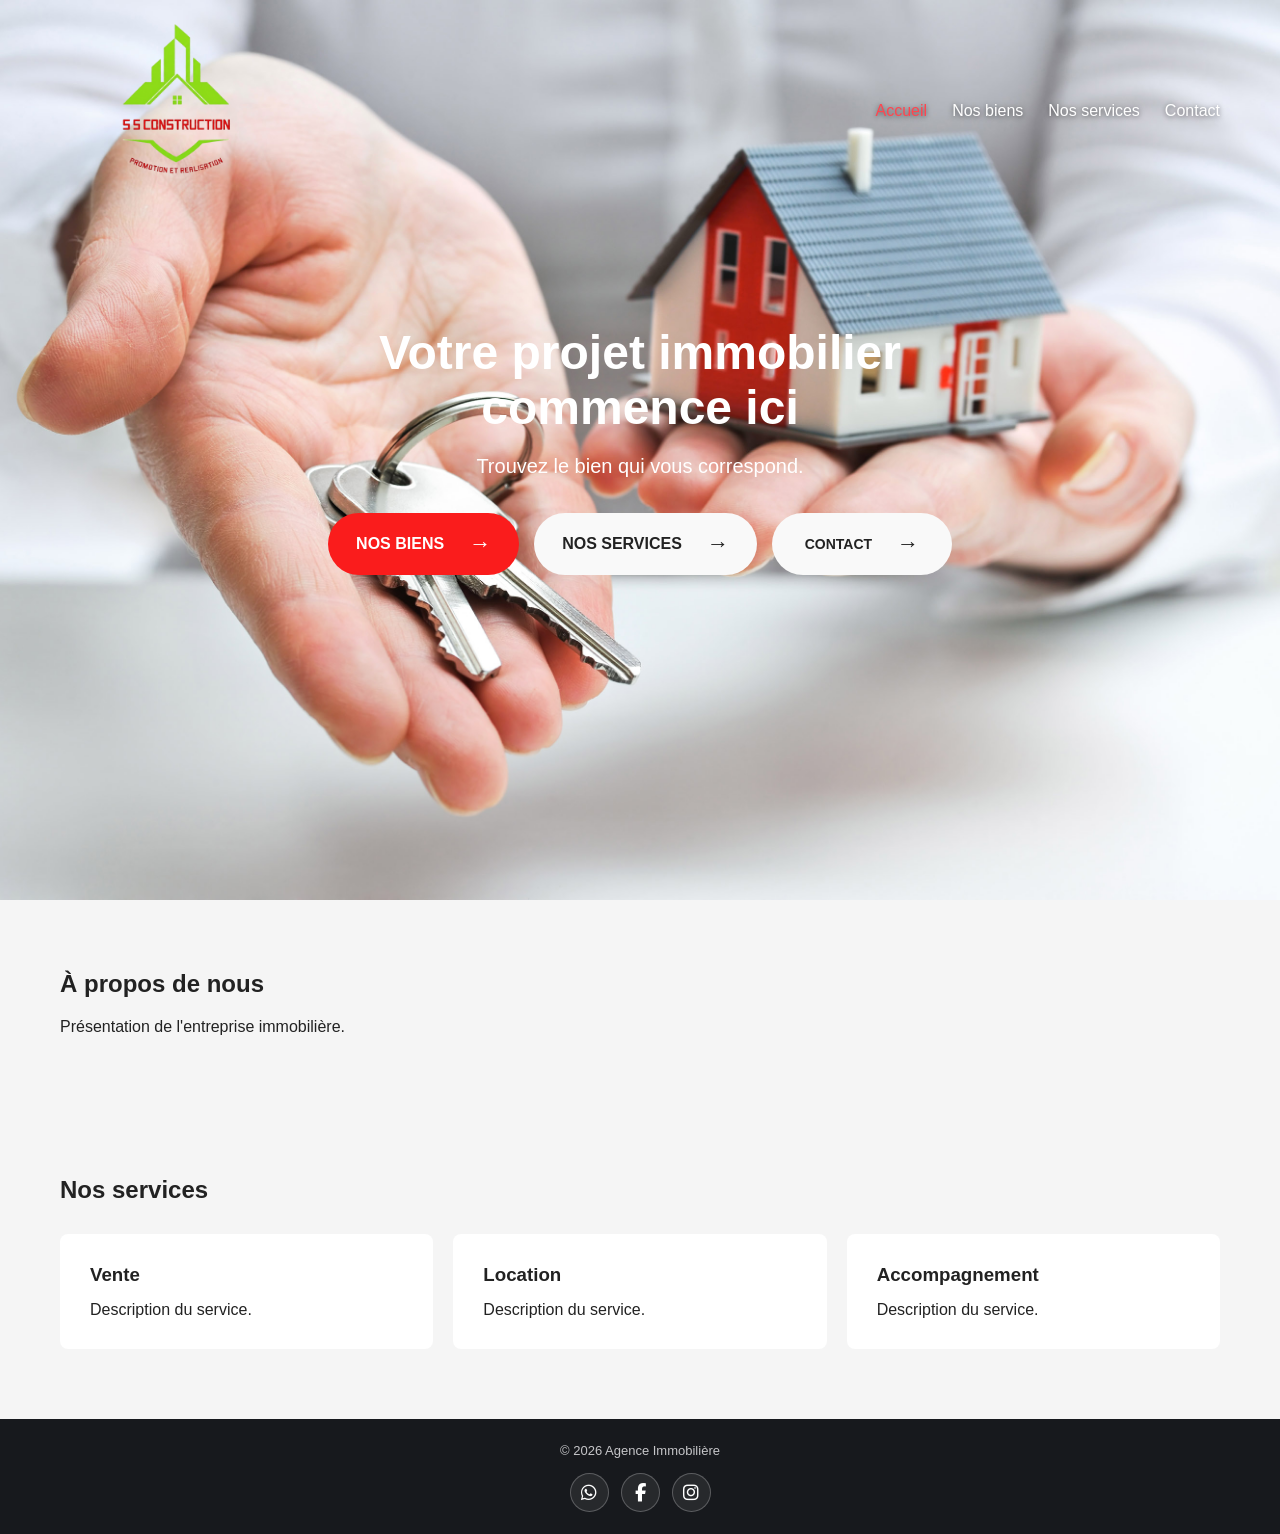
==== index.html @ 998b1f46 "Initial commit" ====
<!DOCTYPE html>
<html lang="fr">
<head>
    <meta charset="UTF-8">
    <meta name="viewport" content="width=device-width, initial-scale=1.0">
    <meta name="description" content="Découvrez nos biens et services immobiliers. Contactez notre agence pour votre projet immobilier.">
    <title>Agence Immobilière</title>
    <link rel="stylesheet" href="https://cdnjs.cloudflare.com/ajax/libs/font-awesome/6.5.2/css/all.min.css">
    <link rel="stylesheet" href="css/style.css">
</head>
<body class="home">
    <header>
        <nav class="navbar" aria-label="Navigation principale">
            <a class="logo" href="index.html" aria-label="Accueil - Agence Immobilière">
                <img src="images/logo-crop.png" alt="Logo de l'agence immobilière">
            </a>
            <ul class="nav-links">
                <li><a href="index.html" class="active">Accueil</a></li>
                <li><a href="biens.html">Nos biens</a></li>
                <li><a href="services.html">Nos services</a></li>
                <li><a href="#contact" data-open-contact>Contact</a></li>
            </ul>
        </nav>
    </header>

    <main>
        <section class="hero">
            <div class="hero-content">
                <h1>Votre projet immobilier commence ici</h1>
                <p>Trouvez le bien qui vous correspond.</p>
                <div class="hero-buttons">
                    <a href="biens.html" class="hero-btn red-btn">Nos biens <span>→</span></a>
                    <a href="services.html" class="hero-btn">Nos services <span>→</span></a>
                    <button class="hero-btn contact-btn" type="button" data-open-contact>Contact <span>→</span></button>
                </div>
            </div>
        </section>

        <section class="presentation">
            <h2>À propos de nous</h2>
            <p>Présentation de l'entreprise immobilière.</p>
        </section>

        <section class="services">
            <h2>Nos services</h2>
            <div class="services-container">
                <div class="service"><h3>Vente</h3><p>Description du service.</p></div>
                <div class="service"><h3>Location</h3><p>Description du service.</p></div>
                <div class="service"><h3>Accompagnement</h3><p>Description du service.</p></div>
            </div>
        </section>
    </main>

    <footer class="site-footer">
        <p>© 2026 Agence Immobilière</p>
        <div class="footer-socials" aria-label="Réseaux sociaux">
            <a href="#" class="social-icon whatsapp" target="_blank" rel="noopener noreferrer" aria-label="WhatsApp" title="WhatsApp">
                <i class="fab fa-whatsapp" aria-hidden="true"></i>
            </a>
            <a href="#" class="social-icon facebook" target="_blank" rel="noopener noreferrer" aria-label="Facebook" title="Facebook">
                <i class="fab fa-facebook-f" aria-hidden="true"></i>
            </a>
            <a href="#" class="social-icon instagram" target="_blank" rel="noopener noreferrer" aria-label="Instagram" title="Instagram">
                <i class="fab fa-instagram" aria-hidden="true"></i>
            </a>
        </div>
    </footer>

    <!-- FENÊTRE DE CONTACT -->
<div class="contact-modal" id="contactModal" aria-hidden="true">
    <div class="contact-modal-backdrop" data-close-contact></div>

    <section class="contact-modal-dialog" role="dialog" aria-modal="true" aria-labelledby="contactModalTitle">
        <button type="button" class="contact-close" data-close-contact aria-label="Fermer la fenêtre">&times;</button>

     <div class="contact-modal-header">

    <div class="contact-modal-logo">
        <img src="images/logo-crop.png" alt="Logo de l'agence">
    </div>

    <div class="contact-modal-heading">

        <span>VOTRE AGENCE IMMOBILIÈRE</span>

        <h2 id="contactModalTitle">
            Votre projet immobilier commence ici.
        </h2>

        <p>
            Vous recherchez un bien immobilier ?
            Notre équipe est à votre écoute pour vous accompagner
            et répondre à toutes vos questions.
        </p>

    </div>

</div>

        <div class="contact-modal-divider"></div>

        <form id="contactRequestForm" class="contact-request-form">
            <input type="hidden" name="_subject" value="Nouvelle demande depuis le site de l'agence immobilière">
            <input type="hidden" name="_template" value="table">
            <input type="hidden" name="_replyto" value="">
            <input type="hidden" name="_ts" id="contactFormTimestamp" value="">
            <div class="contact-honeypot" aria-hidden="true">
                <label for="contactWebsite">Ne pas remplir ce champ</label>
                <input type="text" id="contactWebsite" name="_honey" tabindex="-1" autocomplete="off">
            </div>
<div class="contact-form-title">

    <span>DEMANDE DE RENSEIGNEMENTS</span>

    <h3>Parlons de votre projet</h3>

    <p>
        Remplissez les informations ci-dessous
        et nous vous contacterons rapidement.
    </p>

</div>
            <div class="contact-fields-grid">
                <div class="contact-field">
                    <label for="clientName">PRÉNOM &amp; NOM <span>*</span></label>
                    <input type="text" id="clientName" name="nom" placeholder="Ex : Prénom Nom" autocomplete="name" required>
                </div>
                <div class="contact-field">
                    <label for="clientPhone">TÉLÉPHONE <span>*</span></label>
                    <input type="tel" id="clientPhone" name="telephone" placeholder="Ex : 0770 XX XX XX" autocomplete="tel" inputmode="tel" required>
                </div>
                <div class="contact-field">
                    <label for="clientEmail">EMAIL <span>*</span></label>
                    <input type="email" id="clientEmail" name="email" placeholder="Ex : email@example.com" autocomplete="email" required>
                </div>
                <div class="contact-field">
                    <label for="clientWilaya">WILAYA <span>*</span></label>
                    <select id="clientWilaya" name="wilaya" required>
                        <option value="" disabled selected>Sélectionnez votre wilaya</option>
                        <option>Adrar</option><option>Chlef</option><option>Laghouat</option><option>Oum El Bouaghi</option>
                        <option>Batna</option><option>Béjaïa</option><option>Biskra</option><option>Béchar</option>
                        <option>Blida</option><option>Bouira</option><option>Tamanrasset</option><option>Tébessa</option>
                        <option>Tlemcen</option><option>Tiaret</option><option>Tizi Ouzou</option><option>Alger</option>
                        <option>Djelfa</option><option>Jijel</option><option>Sétif</option><option>Saïda</option>
                        <option>Skikda</option><option>Sidi Bel Abbès</option><option>Annaba</option><option>Guelma</option>
                        <option>Constantine</option><option>Médéa</option><option>Mostaganem</option><option>M'Sila</option>
                        <option>Mascara</option><option>Ouargla</option><option>Oran</option><option>El Bayadh</option>
                        <option>Illizi</option><option>Bordj Bou Arréridj</option><option>Boumerdès</option><option>El Tarf</option>
                        <option>Tindouf</option><option>Tissemsilt</option><option>El Oued</option><option>Khenchela</option>
                        <option>Souk Ahras</option><option>Tipaza</option><option>Mila</option><option>Aïn Defla</option>
                        <option>Naâma</option><option>Aïn Témouchent</option><option>Ghardaïa</option><option>Relizane</option>
                        <option>Timimoun</option><option>Bordj Badji Mokhtar</option><option>Ouled Djellal</option><option>Béni Abbès</option>
                        <option>In Salah</option><option>In Guezzam</option><option>Touggourt</option><option>Djanet</option>
                        <option>El M'Ghair</option><option>El Meniaa</option>
                    </select>
                </div>
            </div>

            <div class="contact-form-section">
                <label class="contact-section-label">TYPOLOGIE SOUHAITÉE <span>*</span></label>
                <div class="contact-typology-options">
                    <label class="contact-option"><input type="radio" name="typologie" value="F2" required><span>F2</span></label>
                    <label class="contact-option"><input type="radio" name="typologie" value="F3"><span>F3</span></label>
                    <label class="contact-option"><input type="radio" name="typologie" value="F4"><span>F4</span></label>
                    <label class="contact-option"><input type="radio" name="typologie" value="F5"><span>F5</span></label>
                </div>
            </div>

            <div class="contact-field contact-message-field">
                <label for="clientMessage">MESSAGE (OPTIONNEL)</label>
                <textarea id="clientMessage" name="message" placeholder="Votre message..." rows="3"></textarea>
            </div>

            <label class="contact-check-row">
                <input type="checkbox" name="rappel" id="clientCallback" value="Oui">
                <span>Je souhaite être rappelé par un conseiller.</span>
            </label>

            <label class="contact-check-row contact-privacy-row">
                <input type="checkbox" name="consentement" value="Accepté" required>
                <span>J'accepte que mes données personnelles soient collectées et traitées uniquement pour le traitement de ma demande, conformément à la loi n° 18-07 relative à la protection des données personnelles.</span>
            </label>

            <p id="contactFormStatus" class="contact-form-status" role="status" aria-live="polite"></p>
            <button type="submit" class="contact-submit">ENVOYER MA DEMANDE</button>
        </form>
    </section>
</div>
    <script src="js/script.js"></script>
</body>
</html>
---- css/style.css ----
/* =========================
   GENERAL
========================= */

* {
    margin: 0;
    padding: 0;
    box-sizing: border-box;
}

body {
    font-family: Arial, sans-serif;
    background-color: #f5f5f5;
    color: #222;
}


/* =========================
   NAVBAR
========================= */

header {
    width: 100%;
    z-index: 10;
}

/* Header superposé uniquement sur l'accueil */
.home header {
    position: absolute;
    top: 0;
    left: 0;
}

.navbar {
    max-width: 1200px;
    margin: auto;
    padding: 20px;

    display: flex;
    justify-content: space-between;
    align-items: center;
}

.logo img {
    width: 120px;
    height: 120px;
    display: block;
}

.nav-links {
    list-style: none;

    display: flex;
    gap: 25px;
}

.nav-links a {
    text-decoration: none;
    color: #222;
}


/* =========================
   HERO
========================= */

.hero {
    height: 100vh;
    min-height: 600px;

    display: flex;
    justify-content: center;
    align-items: center;

    text-align: center;

    background-image: url("../images/photo1.jpg");
    background-size: cover;
    background-position: center;

    color: white;
}

.hero-content {
    max-width: 700px;
}

.hero h1 {
    font-size: 48px;
    margin-bottom: 20px;
}

.hero p {
    font-size: 20px;
    margin-bottom: 30px;
}


/* =========================
   BUTTON
========================= */

.btn {
    display: inline-block;

    padding: 12px 25px;

    background-color: rgb(252, 11, 11);
    color: white;

    text-decoration: none;

    border-radius: 5px;
}

.hero-buttons {
    display: flex;
    justify-content: center;
    align-items: center;
    gap: 15px;
    margin-top: 35px;
    flex-wrap: wrap;
}

.hero-btn {
    display: flex;
    align-items: center;
    justify-content: center;
    gap: 25px;

    min-width: 180px;
    padding: 18px 28px;

    background-color: rgb(249, 249, 249);
    color: #222;

    text-decoration: none;

    border-radius: 40px;

    font-weight: bold;
    text-transform: uppercase;

    transition: 0.3s;
}

.hero-btn span {
    font-size: 22px;
}

.hero-btn:hover {
    transform: translateY(-3px);
}
/* 
  nos bien
*/

.red-btn {
    background-color: rgb(250, 28, 28);
    color: white;
}


/* =========================
   SECTIONS
========================= */

.presentation,
.services,
.page-title,
.properties,
.contact {
    max-width: 1200px;
    margin: auto;
    padding: 70px 20px;
}

.presentation h2,
.services h2 {
    margin-bottom: 20px;
}


/* =========================
   SERVICES
========================= */

.services-container {
    display: flex;
    gap: 20px;
    margin-top: 30px;
}

.service {
    flex: 1;

    background-color: white;

    padding: 30px;

    border-radius: 8px;
}

.service h3 {
    margin-bottom: 15px;
}


/* =========================
   PROPERTIES
========================= */

.properties {
    display: grid;

    grid-template-columns: repeat(3, 1fr);

    gap: 25px;
}

.property-card {
    background-color: white;

    border-radius: 8px;

    overflow: hidden;
}

.property-image {
    height: 220px;

    background-color: #ccc;

    display: flex;
    justify-content: center;
    align-items: center;
}

.property-content {
    padding: 20px;
}

.property-content h2 {
    margin-bottom: 15px;
}

.property-content p {
    margin-bottom: 20px;
}


/* =========================
   CONTACT
========================= */

.contact {
    display: flex;
    justify-content: center;
}

form {
    width: 100%;
    max-width: 600px;

    background-color: white;

    padding: 30px;

    border-radius: 8px;
}

form label {
    display: block;

    margin-bottom: 8px;
}

form input,
form textarea {
    width: 100%;

    padding: 12px;

    margin-bottom: 20px;

    border: 1px solid #ccc;

    border-radius: 5px;
}

form textarea {
    height: 150px;

    resize: vertical;
}

form button {
    padding: 12px 25px;

    border: none;

    background-color: #222;

    color: white;

    border-radius: 5px;

    cursor: pointer;
}


/* =========================
   FOOTER
========================= */

footer {
    background-color: #222;

    color: white;

    text-align: center;

    padding: 25px;
}


/* =========================
   MOBILE
========================= */

@media (max-width: 768px) {

    .navbar {
        flex-direction: column;
        gap: 20px;
    }

    .nav-links {
        flex-direction: column;

        text-align: center;

        gap: 10px;
    }

    .hero h1 {
        font-size: 35px;
    }

    .services-container {
        flex-direction: column;
    }

    .properties {
        grid-template-columns: 1fr;
    }

    .services-page {
    grid-template-columns: 1fr;
}

.hero-buttons {
    flex-direction: column;
    width: 100%;
}

.hero-btn {
    width: 100%;
    max-width: 300px;
}

}
/* =========================
   SERVICES PAGE
========================= */

.services-page {
    max-width: 1200px;
    margin: auto;
    padding: 50px 20px 80px;

    display: grid;
    grid-template-columns: repeat(2, 1fr);
    gap: 25px;
}

.service-card {
    background-color: white;

    padding: 40px;

    border-radius: 10px;

    text-align: center;

    min-height: 250px;

    display: flex;
    flex-direction: column;
    justify-content: center;
    align-items: center;
}

.service-card h2 {
    margin-bottom: 15px;
}

.service-card p {
    margin-bottom: 25px;
}

/* CONTENEUR DU BOUTON CONTACT */
.contact-wrapper {
    position: relative;
    display: inline-block;
}

/* PETIT RECTANGLE DES RESEAUX */
.social-popup {
    position: absolute;
    top: calc(100% + 12px);
    left: 50%;
    transform: translateX(-50%) translateY(-10px);

    display: flex;
    align-items: center;
    gap: 12px;

    background: rgba(8, 25, 38, 0.95);
    border: 1px solid rgba(255, 255, 255, 0.15);
    border-radius: 14px;

    padding: 12px 15px;

    opacity: 0;
    visibility: hidden;
    pointer-events: none;

    transition: all 0.25s ease;
    z-index: 100;
}

/* PETIT TRIANGLE AU-DESSUS DU RECTANGLE */
.social-popup::before {
    content: "";
    position: absolute;
    top: -7px;
    left: 50%;
    transform: translateX(-50%) rotate(45deg);

    width: 13px;
    height: 13px;

    background: rgba(8, 25, 38, 0.95);
    border-left: 1px solid rgba(255, 255, 255, 0.15);
    border-top: 1px solid rgba(255, 255, 255, 0.15);
}

/* AFFICHAGE */
.social-popup.active {
    opacity: 1;
    visibility: visible;
    pointer-events: auto;
    transform: translateX(-50%) translateY(0);
}

/* ICONES */
.social-icon {
    width: 42px;
    height: 42px;

    display: flex;
    align-items: center;
    justify-content: center;

    border-radius: 50%;
    text-decoration: none;

    color: white;
    font-size: 19px;

    background: rgba(255, 255, 255, 0.10);

    transition: transform 0.2s ease, background 0.2s ease;
}

.social-icon:hover {
    transform: translateY(-3px);
}

/* WHATSAPP */
.social-icon.whatsapp:hover {
    background: #25D366;
}

/* FACEBOOK */
.social-icon.facebook:hover {
    background: #1877F2;
}

/* INSTAGRAM */
.social-icon.instagram:hover {
    background: #E4405F;
}

/* =====================================================
   MISES A JOUR : LOGO, FOOTER ET FENETRE DE CONTACT
===================================================== */

/* Le vrai logo avait une grande marge transparente : logo-crop.png est recadré. */
.logo {
    display: flex;
    align-items: center;
    flex-shrink: 0;
}

.logo img {
    width: 230px;
    height: auto;
    max-height: none;
    object-fit: contain;
    display: block;
}

.navbar {
    gap: 30px;
}

.nav-links a.active,
.nav-links a:hover {
    color: #ed1c2a;
}

.home .nav-links a {
    color: #fff;
    text-shadow: 0 1px 5px rgba(0, 0, 0, 0.55);
}

.home .nav-links a.active,
.home .nav-links a:hover {
    color: #ff454f;
}

.hero-buttons .contact-btn {
    border: 0;
    font-family: inherit;
    font-size: 14px;
    cursor: pointer;
}

/* FOOTER : réseaux sociaux sous le copyright */
.site-footer {
    background: #17191d;
    color: #fff;
    text-align: center;
    padding: 24px 20px 22px;
}

.site-footer p {
    margin: 0;
    color: #c6c6c9;
    font-size: 13px;
}

.footer-socials {
    display: flex;
    justify-content: center;
    align-items: center;
    gap: 12px;
    margin-top: 15px;
}

.footer-socials .social-icon {
    width: 39px;
    height: 39px;
    display: inline-flex;
    align-items: center;
    justify-content: center;
    border: 1px solid rgba(255, 255, 255, 0.24);
    border-radius: 50%;
    color: #fff;
    background: rgba(255, 255, 255, 0.07);
    font-size: 18px;
    text-decoration: none;
    transition: transform .2s ease, background .2s ease, border-color .2s ease;
}

.footer-socials .social-icon:hover {
    transform: translateY(-3px);
}

.footer-socials .whatsapp:hover { background: #25D366; border-color: #25D366; }
.footer-socials .facebook:hover { background: #1877F2; border-color: #1877F2; }
.footer-socials .instagram:hover { background: #E4405F; border-color: #E4405F; }

/* FENETRE MODALE CONTACT */
.contact-modal {
    display: none;
    position: fixed;
    inset: 0;
    z-index: 99999;
    align-items: center;
    justify-content: center;
    padding: 20px;
}

.contact-modal.is-open {
    display: flex;
}

.contact-modal-backdrop {
    position: absolute;
    inset: 0;
    background: rgba(0, 0, 0, .88);
    backdrop-filter: blur(5px);
}

.contact-modal-dialog {
    position: relative;
    z-index: 1;
    width: min(950px, 100%);
    max-height: calc(100vh - 40px);
    overflow-y: auto;
    padding: 28px 30px 25px;
    color: #f5f5f6;
    background: linear-gradient(145deg, #111214, #08090b);
    border: 1px solid #303034;
    box-shadow: 0 24px 80px rgba(0, 0, 0, .55);
}

.contact-close {
    position: absolute;
    top: 14px;
    right: 14px;
    width: 39px;
    height: 39px;
    padding: 0;
    border: 1px solid #45454a;
    border-radius: 50%;
    color: #fff;
    background: #191a1e;
    font-size: 27px;
    line-height: 1;
    cursor: pointer;
    transition: background .2s ease, border-color .2s ease;
}

.contact-close:hover {
    background: #ed1c2a;
    border-color: #ed1c2a;
}

.contact-modal-header {
    display: grid;
    grid-template-columns: 135px minmax(0, 1fr);
    align-items: center;
    gap: 25px;
    padding: 0 48px 24px 0;
}

.contact-modal-logo img {
    display: block;
    width: 130px;
    height: auto;
    object-fit: contain;
}

.contact-modal-heading > span {
    display: block;
    margin-bottom: 7px;
    color: #9b9ba1;
    font-size: 10px;
    font-weight: 700;
    letter-spacing: 1.8px;
}

.contact-modal-heading h2 {
    margin: 0 0 7px;
    color: #fff;
    font-family: Georgia, 'Times New Roman', serif;
    font-size: clamp(32px, 4.5vw, 43px);
    font-weight: 400;
    line-height: 1.1;
}

.contact-modal-heading p {
    max-width: 620px;
    margin: 0;
    color: #aaaab0;
    font-size: 13px;
    line-height: 1.55;
}

.contact-modal-divider {
    height: 1px;
    margin-bottom: 24px;
    background: #2a2a2f;
}

/* Neutralise les règles génériques "form" de l'ancien site dans le popup. */
.contact-modal .contact-request-form {
    width: 100%;
    max-width: none;
    margin: 0;
    padding: 0;
    border: 0;
    border-radius: 0;
    background: transparent;
    color: inherit;
}

.contact-fields-grid {
    display: grid;
    grid-template-columns: repeat(2, minmax(0, 1fr));
    gap: 19px 17px;
}

.contact-modal .contact-field {
    display: flex;
    min-width: 0;
    flex-direction: column;
    gap: 8px;
}

.contact-modal .contact-field > label,
.contact-section-label {
    display: block;
    margin: 0;
    color: #c2c2c6;
    font-size: 11px;
    font-weight: 700;
    line-height: 1.3;
}

.contact-modal .contact-field > label span,
.contact-section-label span {
    color: #ed1c2a;
}

.contact-modal .contact-field input,
.contact-modal .contact-field select,
.contact-modal .contact-field textarea {
    display: block;
    width: 100%;
    min-width: 0;
    margin: 0;
    padding: 13px 14px;
    border: 1px solid #3b3b41;
    border-radius: 0;
    outline: none;
    color: #f5f5f6;
    background: #191a1e;
    box-shadow: none;
    font: inherit;
    font-size: 13px;
    transition: border-color .2s ease;
}

.contact-modal .contact-field input,
.contact-modal .contact-field select {
    height: 48px;
}

.contact-modal .contact-field textarea {
    min-height: 83px;
    resize: vertical;
}

.contact-modal .contact-field input::placeholder,
.contact-modal .contact-field textarea::placeholder {
    color: #77777e;
}

.contact-modal .contact-field input:focus,
.contact-modal .contact-field select:focus,
.contact-modal .contact-field textarea:focus {
    border-color: #ed1c2a;
}

.contact-modal .contact-field select {
    cursor: pointer;
}

.contact-modal .contact-field select option {
    color: #fff;
    background: #191a1e;
}

.contact-form-section {
    margin-top: 20px;
}

.contact-typology-options {
    display: grid;
    grid-template-columns: repeat(4, minmax(0, 1fr));
    gap: 10px;
    margin-top: 9px;
}

.contact-option {
    position: relative;
    display: block;
    margin: 0;
    cursor: pointer;
}

.contact-option input {
    position: absolute;
    width: 1px;
    height: 1px;
    opacity: 0;
}

.contact-option span {
    display: flex;
    min-height: 44px;
    align-items: center;
    justify-content: center;
    border: 1px solid #3b3b41;
    color: #b4b4b9;
    background: #17181b;
    font-size: 12px;
    font-weight: 700;
    transition: background .2s ease, border-color .2s ease, color .2s ease;
}

.contact-option:hover span {
    border-color: #ed1c2a;
}

.contact-option input:checked + span {
    border-color: #ed1c2a;
    color: #fff;
    background: #ed1c2a;
}

.contact-option input:focus-visible + span {
    outline: 2px solid #fff;
    outline-offset: 2px;
}

.contact-modal .contact-message-field {
    margin-top: 20px;
}

.contact-check-row {
    display: flex;
    align-items: flex-start;
    gap: 11px;
    margin: 17px 0 0;
    color: #b5b5bb;
    font-size: 11px;
    font-weight: 400;
    line-height: 1.55;
    cursor: pointer;
}

.contact-modal .contact-check-row input {
    flex: 0 0 auto;
    width: 14px;
    height: 14px;
    margin: 2px 0 0;
    padding: 0;
    accent-color: #ed1c2a;
}

.contact-privacy-row {
    margin-top: 17px;
}

.contact-form-status {
    min-height: 0;
    margin: 0;
    font-size: 12px;
    line-height: 1.5;
}

.contact-form-status:not(:empty) {
    margin-top: 14px;
}

.contact-form-status.is-success { color: #6ed58b; }
.contact-form-status.is-error { color: #ff6972; }

.contact-modal .contact-submit {
    display: block;
    width: 100%;
    min-height: 52px;
    margin: 17px 0 0;
    padding: 15px 18px;
    border: 0;
    border-radius: 0;
    color: #fff;
    background: #ed1c2a;
    font-family: inherit;
    font-size: 12px;
    font-weight: 800;
    letter-spacing: .5px;
    cursor: pointer;
    transition: background .2s ease, opacity .2s ease;
}

.contact-modal .contact-submit:hover { background: #c90e1a; }
.contact-modal .contact-submit:disabled { opacity: .65; cursor: wait; }

.contact-honeypot {
    position: absolute !important;
    left: -10000px !important;
    width: 1px !important;
    height: 1px !important;
    overflow: hidden !important;
}

body.contact-modal-open {
    overflow: hidden;
}

.contact-page-main {
    min-height: 55vh;
}

.contact-page-button {
    margin-top: 25px;
    border: 0;
    cursor: pointer;
    font-family: inherit;
}

@media (max-width: 768px) {
    .navbar {
        flex-direction: row;
        justify-content: space-between;
        gap: 15px;
    }

    .logo img {
        width: 165px;
    }

    .nav-links {
        flex-direction: row;
        flex-wrap: wrap;
        justify-content: flex-end;
        gap: 12px;
    }

    .nav-links a {
        font-size: 13px;
    }
}

@media (max-width: 600px) {
    .contact-modal {
        padding: 8px;
    }

    .contact-modal-dialog {
        max-height: calc(100vh - 16px);
        padding: 21px 16px 18px;
    }

    .contact-modal-header {
        grid-template-columns: 1fr;
        gap: 13px;
        padding: 0 42px 18px 0;
    }

    .contact-modal-logo img {
        width: 105px;
    }

    .contact-modal-heading h2 {
        font-size: 34px;
    }

    .contact-modal-heading p {
        font-size: 12px;
    }

    .contact-fields-grid {
        grid-template-columns: 1fr;
        gap: 15px;
    }

    .contact-typology-options {
        grid-template-columns: repeat(2, minmax(0, 1fr));
    }

    .contact-close {
        top: 9px;
        right: 9px;
    }

    .site-footer {
        padding-bottom: 20px;
    }
}

/* ==========================================
   NOUVEAU DESIGN CONTACT - AGENCE IMMOBILIERE
========================================== */

.contact-modal-backdrop {
    background: rgba(12, 20, 43, 0.72);
    backdrop-filter: blur(8px);
}

.contact-modal-dialog {
    display: grid;
    grid-template-columns: 285px minmax(0, 1fr);

    width: min(1050px, 100%);
    height: min(760px, calc(100vh - 48px));
    min-height: 560px;
    max-height: calc(100vh - 48px);

    padding: 0;
    overflow: hidden;

    border: 0;
    border-radius: 20px;

    background: #ffffff;
    color: #17243a;

    box-shadow: 0 30px 90px rgba(0, 0, 0, 0.3);
}

/* PANNEAU GAUCHE */

.contact-modal-header {
    grid-column: 1;
    grid-row: 1;

    display: flex;
    flex-direction: column;
    justify-content: flex-start;
    align-items: flex-start;
    gap: 38px;

    position: relative;
    overflow: hidden;

    padding: 48px 27px 35px;

    background: linear-gradient(
        155deg,
        #f1f8fe,
        #e1effb
    );

    border-right: 1px solid #d8e8f5;
}

.contact-modal-header::after {
    content: "";
    position: absolute;

    width: 210px;
    height: 210px;

    right: -115px;
    bottom: -100px;

    border: 25px solid rgba(8, 125, 189, 0.08);
    border-radius: 50%;

    pointer-events: none;
}

.contact-modal-logo img {
    width: 165px;
    height: auto;
    object-fit: contain;
}

.contact-modal-heading {
    position: relative;
    z-index: 1;
}

.contact-modal-heading > span {
    display: block;
    margin-bottom: 15px;

    color: #087dbd;

    font-size: 10px;
    font-weight: 800;
    letter-spacing: 1.5px;
}

.contact-modal-heading h2 {
    margin-bottom: 16px;

    color: #17145b;

    font-family: Arial, sans-serif;
    font-size: 31px;
    font-weight: 800;
    line-height: 1.2;
}

.contact-modal-heading p {
    color: #53657a;

    font-size: 13px;
    line-height: 1.8;
}

/* CACHER L'ANCIEN SEPARATEUR */

.contact-modal-divider {
    display: none;
}

/* PANNEAU DROIT : FORMULAIRE */

.contact-modal .contact-request-form {
    grid-column: 2;
    grid-row: 1;

    width: 100%;
    max-width: none;

    min-width: 0;
    min-height: 0;

    overflow-y: auto;

    margin: 0;
    padding: 38px 35px 30px;

    border: 0;
    border-radius: 0;

    background: #ffffff;
    color: #17243a;
}

/* TITRE DU FORMULAIRE */

.contact-form-title {
    margin-bottom: 25px;
    padding-bottom: 20px;

    border-bottom: 1px solid #e5edf4;
}

.contact-form-title > span {
    color: #087dbd;

    font-size: 10px;
    font-weight: 800;
    letter-spacing: 1.3px;
}

.contact-form-title h3 {
    margin: 8px 0;

    color: #17145b;
    font-size: 25px;
    font-weight: 800;
}

.contact-form-title p {
    color: #718096;
    font-size: 12px;
    line-height: 1.6;
}

/* CHAMPS */

.contact-fields-grid {
    gap: 20px 15px;
}

.contact-modal .contact-field > label,
.contact-section-label {
    color: #34445a;
    font-size: 11px;
    font-weight: 700;
}

.contact-modal .contact-field > label span,
.contact-section-label span {
    color: #087dbd;
}

.contact-modal .contact-field input,
.contact-modal .contact-field select,
.contact-modal .contact-field textarea {
    border: 1px solid #d9e4ed;
    border-radius: 8px;

    background: #f8fbfe;
    color: #17243a;

    transition:
        border-color 0.25s ease,
        box-shadow 0.25s ease,
        background 0.25s ease;
}

.contact-modal .contact-field input::placeholder,
.contact-modal .contact-field textarea::placeholder {
    color: #98a5b5;
}

.contact-modal .contact-field input:focus,
.contact-modal .contact-field select:focus,
.contact-modal .contact-field textarea:focus {
    border-color: #087dbd;

    background: #ffffff;

    box-shadow: 0 0 0 3px rgba(8, 125, 189, 0.12);
}

.contact-modal .contact-field select option {
    background: #ffffff;
    color: #17243a;
}

/* TYPOLOGIE F2 F3 F4 F5 */

.contact-option span {
    border: 1px solid #d9e4ed;
    border-radius: 8px;

    background: #f8fbfe;
    color: #53657a;

    transition:
        transform 0.25s ease,
        background 0.25s ease,
        color 0.25s ease,
        border-color 0.25s ease;
}

.contact-option:hover span {
    transform: translateY(-3px);
    border-color: #087dbd;
}

.contact-option input:checked + span {
    background: linear-gradient(135deg, #087dbd, #17145b);
    border-color: #087dbd;
    color: #ffffff;
}

/* CHECKBOXES */

.contact-check-row {
    color: #53657a;
}

.contact-modal .contact-check-row input {
    accent-color: #087dbd;
}

/* BOUTON ENVOYER */

.contact-modal .contact-submit {
    min-height: 52px;

    border: 0;
    border-radius: 9px;

    background: linear-gradient(
        110deg,
        #087dbd,
        #17145b
    );

    color: #ffffff;

    font-size: 12px;
    font-weight: 800;
    letter-spacing: 0.8px;

    box-shadow: 0 7px 18px rgba(8, 125, 189, 0.18);

    transition:
        transform 0.25s ease,
        box-shadow 0.25s ease,
        filter 0.25s ease;
}

.contact-modal .contact-submit:hover {
    background: linear-gradient(
        110deg,
        #0795df,
        #242080
    );

    transform: translateY(-3px);

    box-shadow: 0 12px 24px rgba(8, 125, 189, 0.28);
}

.contact-modal .contact-submit:active {
    transform: scale(0.98);
}

.contact-modal .contact-submit:disabled {
    opacity: 0.65;
}

/* BOUTON FERMER */

.contact-close {
    z-index: 5;

    border: 1px solid #dce7f0;
    background: #ffffff;
    color: #17145b;

    transition:
        transform 0.25s ease,
        background 0.25s ease,
        color 0.25s ease;
}

.contact-close:hover {
    background: #087dbd;
    color: #ffffff;
    border-color: #087dbd;

    transform: rotate(90deg);
}

/* MESSAGES */

.contact-form-status.is-success {
    color: #168653;
}

.contact-form-status.is-error {
    color: #d64050;
}

/* ==========================================
   ANIMATIONS
========================================== */

/* Fond */

.contact-modal.is-open .contact-modal-backdrop {
    animation: contactFadeIn 0.35s ease both;
}

/* Fenetre */

.contact-modal.is-open .contact-modal-dialog {
    animation: contactPopupIn 0.5s cubic-bezier(.2,.8,.2,1) both;
}

/* Panneau gauche */

.contact-modal.is-open .contact-modal-header {
    animation: contactSlideLeft 0.65s ease both;
}

/* Titre */

.contact-modal.is-open .contact-form-title {
    animation: contactSlideUp 0.5s ease 0.1s both;
}

/* Champs avec apparition progressive */

.contact-modal.is-open .contact-fields-grid .contact-field {
    animation: contactSlideUp 0.45s ease both;
}

.contact-fields-grid .contact-field:nth-child(1) {
    animation-delay: 0.12s;
}

.contact-fields-grid .contact-field:nth-child(2) {
    animation-delay: 0.18s;
}

.contact-fields-grid .contact-field:nth-child(3) {
    animation-delay: 0.24s;
}

.contact-fields-grid .contact-field:nth-child(4) {
    animation-delay: 0.30s;
}

/* Apparition du bas du formulaire */

.contact-modal.is-open .contact-form-section,
.contact-modal.is-open .contact-message-field,
.contact-modal.is-open .contact-check-row,
.contact-modal.is-open .contact-submit {
    animation: contactSlideUp 0.45s ease both;
}

.contact-modal.is-open .contact-form-section {
    animation-delay: 0.32s;
}

.contact-modal.is-open .contact-message-field {
    animation-delay: 0.38s;
}

.contact-modal.is-open .contact-check-row {
    animation-delay: 0.42s;
}

.contact-modal.is-open .contact-submit {
    animation-delay: 0.48s;
}

/* Mouvements */

@keyframes contactFadeIn {
    from { opacity: 0; }
    to { opacity: 1; }
}

@keyframes contactPopupIn {
    from {
        opacity: 0;
        transform: translateY(30px) scale(0.96);
    }

    to {
        opacity: 1;
        transform: translateY(0) scale(1);
    }
}

@keyframes contactSlideLeft {
    from {
        opacity: 0;
        transform: translateX(-25px);
    }

    to {
        opacity: 1;
        transform: translateX(0);
    }
}

@keyframes contactSlideUp {
    from {
        opacity: 0;
        transform: translateY(15px);
    }

    to {
        opacity: 1;
        transform: translateY(0);
    }
}

/* ==========================================
   RESPONSIVE TELEPHONE
========================================== */

@media (max-width: 700px) {

    .contact-modal {
        padding: 8px;
    }

    .contact-modal-dialog {
        display: block;

        width: 100%;
        height: auto;
        min-height: 0;

        max-height: calc(100vh - 16px);

        overflow-y: auto;

        border-radius: 15px;
    }

    .contact-modal-header {
        flex-direction: row;
        align-items: center;
        gap: 18px;

        padding: 25px 50px 22px 18px;

        border-right: 0;
        border-bottom: 1px solid #d8e8f5;
    }

    .contact-modal-logo img {
        width: 85px;
    }

    .contact-modal-heading > span {
        font-size: 9px;
    }

    .contact-modal-heading h2 {
        font-size: 22px;
    }

    .contact-modal-heading p {
        font-size: 11px;
    }

    .contact-modal .contact-request-form {
        padding: 22px 18px;
        overflow: visible;
    }

    .contact-form-title h3 {
        font-size: 21px;
    }

    .contact-fields-grid {
        grid-template-columns: 1fr;
        gap: 15px;
    }

    .contact-typology-options {
        grid-template-columns: repeat(2, 1fr);
    }

    .contact-close {
        top: 10px;
        right: 10px;
    }
}

/* Respecter les préférences de réduction des animations */

@media (prefers-reduced-motion: reduce) {

    .contact-modal *,
    .contact-modal *::before,
    .contact-modal *::after {
        animation-duration: 0.01ms !important;
        transition-duration: 0.01ms !important;
    }

}
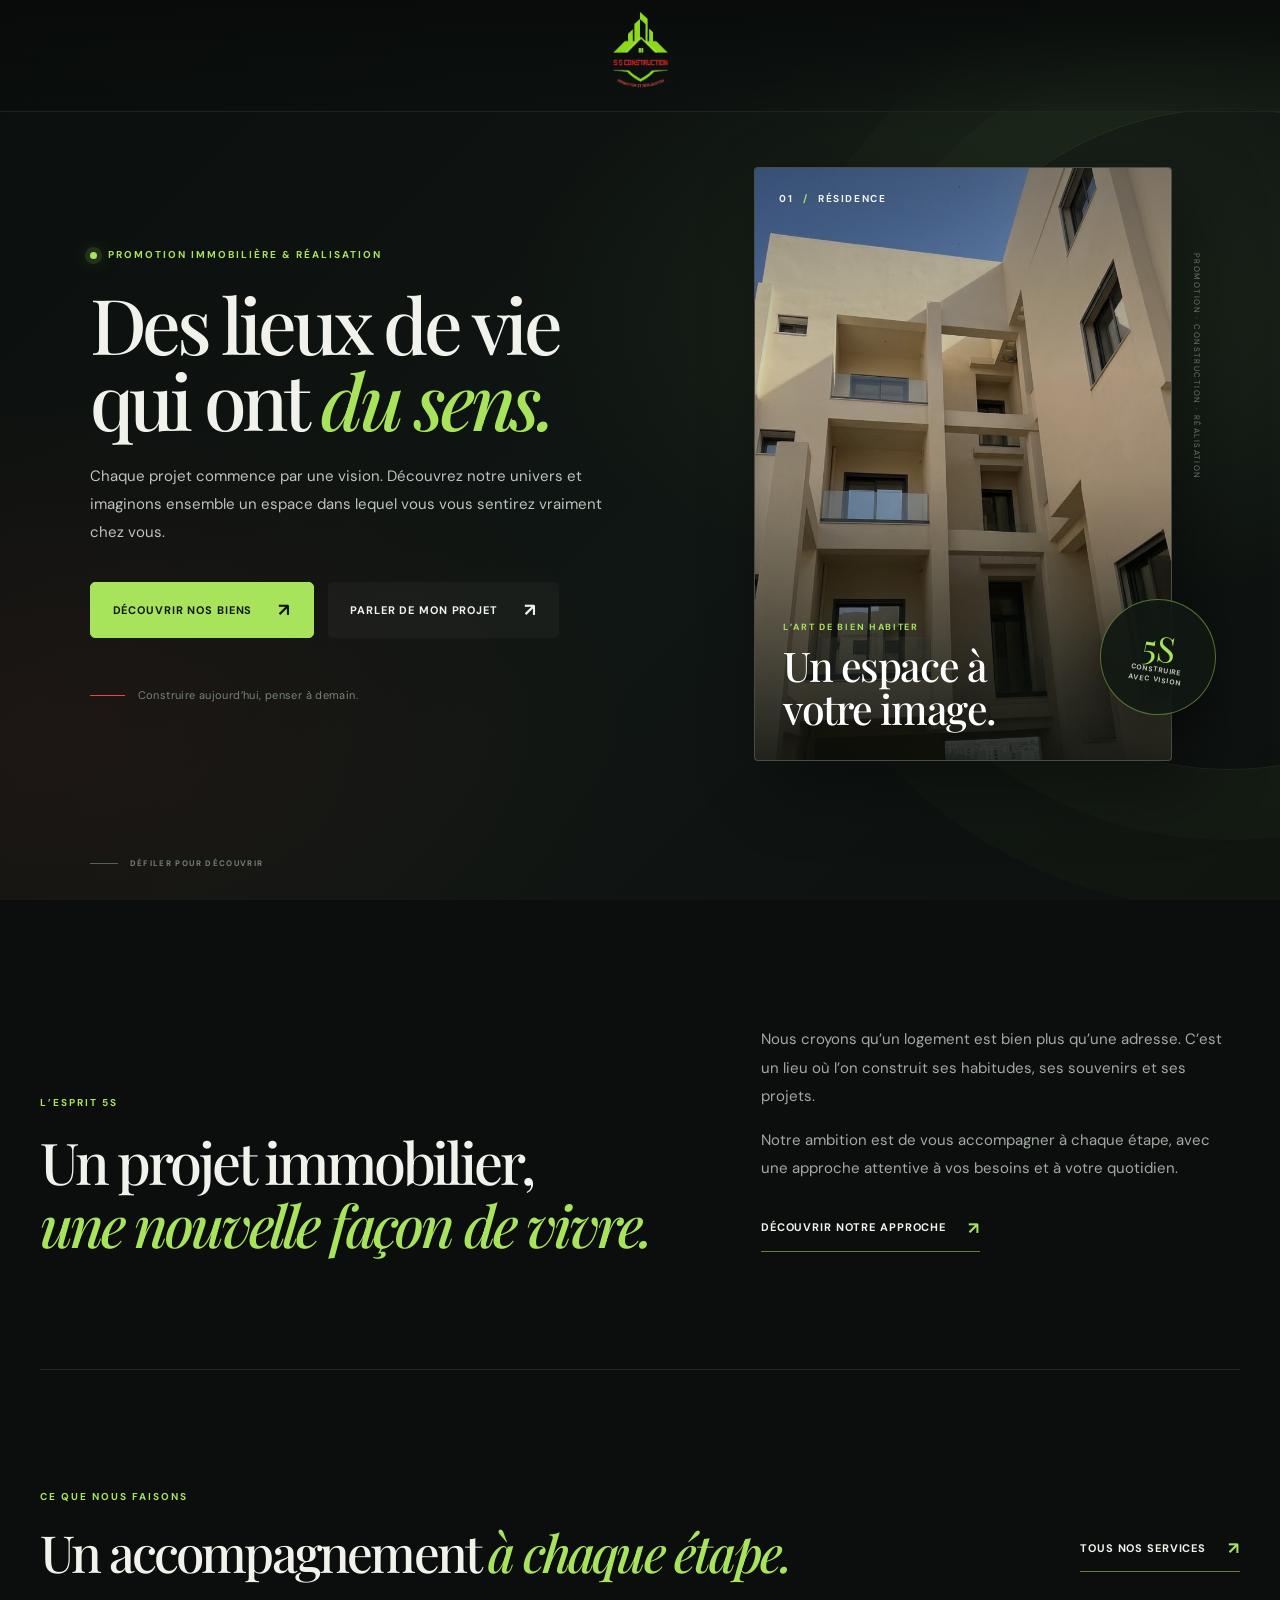
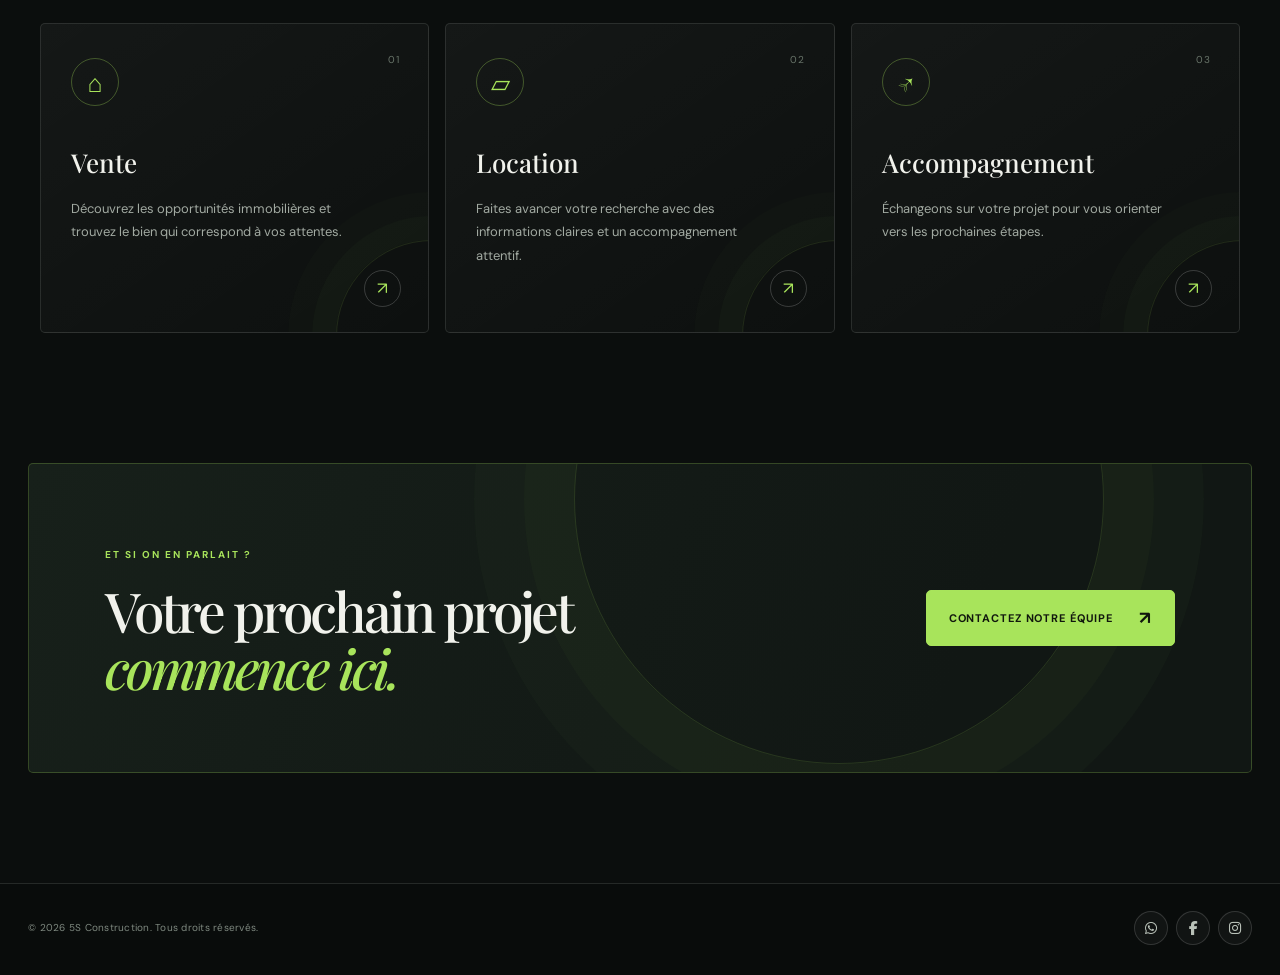
==== commit 89db21ca: "modif1" ====
--- a/index.html
+++ b/index.html
@@ -3,56 +3,116 @@
 <head>
     <meta charset="UTF-8">
     <meta name="viewport" content="width=device-width, initial-scale=1.0">
-    <meta name="description" content="Découvrez nos biens et services immobiliers. Contactez notre agence pour votre projet immobilier.">
-    <title>Agence Immobilière</title>
+    <meta name="description" content="5S Construction — promotion immobilière et réalisation. Découvrez notre approche et parlons de votre projet immobilier.">
+    <title>5S Construction | Promotion immobilière</title>
     <link rel="stylesheet" href="https://cdnjs.cloudflare.com/ajax/libs/font-awesome/6.5.2/css/all.min.css">
+    <link rel="preconnect" href="https://fonts.googleapis.com">
+    <link rel="preconnect" href="https://fonts.gstatic.com" crossorigin>
+    <link href="https://fonts.googleapis.com/css2?family=DM+Sans:wght@400;500;600;700&family=Playfair+Display:ital,wght@0,500;0,600;0,700;1,500;1,600&display=swap" rel="stylesheet">
     <link rel="stylesheet" href="css/style.css">
+    <link rel="stylesheet" href="css/modern.css">
 </head>
 <body class="home">
-    <header>
-        <nav class="navbar" aria-label="Navigation principale">
-            <a class="logo" href="index.html" aria-label="Accueil - Agence Immobilière">
-                <img src="images/logo-crop.png" alt="Logo de l'agence immobilière">
-            </a>
-            <ul class="nav-links">
-                <li><a href="index.html" class="active">Accueil</a></li>
-                <li><a href="biens.html">Nos biens</a></li>
-                <li><a href="services.html">Nos services</a></li>
-                <li><a href="#contact" data-open-contact>Contact</a></li>
-            </ul>
-        </nav>
-    </header>
+    <header class="site-header">
+    <nav class="navbar" aria-label="Identité du site">
+        <a class="logo" href="index.html" aria-label="Accueil - 5S Construction">
+            <img src="images/logo-crop.png" alt="5S Construction — Promotion et réalisation">
+        </a>
+    </nav>
+</header>
 
     <main>
-        <section class="hero">
-            <div class="hero-content">
-                <h1>Votre projet immobilier commence ici</h1>
-                <p>Trouvez le bien qui vous correspond.</p>
-                <div class="hero-buttons">
-                    <a href="biens.html" class="hero-btn red-btn">Nos biens <span>→</span></a>
-                    <a href="services.html" class="hero-btn">Nos services <span>→</span></a>
-                    <button class="hero-btn contact-btn" type="button" data-open-contact>Contact <span>→</span></button>
-                </div>
-            </div>
-        </section>
-
-        <section class="presentation">
-            <h2>À propos de nous</h2>
-            <p>Présentation de l'entreprise immobilière.</p>
-        </section>
-
-        <section class="services">
-            <h2>Nos services</h2>
-            <div class="services-container">
-                <div class="service"><h3>Vente</h3><p>Description du service.</p></div>
-                <div class="service"><h3>Location</h3><p>Description du service.</p></div>
-                <div class="service"><h3>Accompagnement</h3><p>Description du service.</p></div>
-            </div>
-        </section>
-    </main>
+    <section class="hero" id="accueil">
+        <div class="hero-content">
+            <span class="eyebrow"><span class="eyebrow-dot"></span> PROMOTION IMMOBILIÈRE &amp; RÉALISATION</span>
+            <h1>Des lieux de vie<br>qui ont <em>du sens.</em></h1>
+            <p class="hero-lead">Chaque projet commence par une vision. Découvrez notre univers et imaginons ensemble un espace dans lequel vous vous sentirez vraiment chez vous.</p>
+            <div class="hero-buttons">
+                <a href="biens.html" class="hero-btn red-btn">Découvrir nos biens <span aria-hidden="true">↗</span></a>
+                <button class="hero-btn contact-btn" type="button" data-open-contact>Parler de mon projet <span aria-hidden="true">↗</span></button>
+            </div>
+            <div class="hero-footnote">
+                <span class="hero-footnote-line"></span>
+                <span>Construire aujourd’hui, penser à demain.</span>
+            </div>
+        </div>
+
+        <div class="hero-visual" aria-label="Aperçu d'une résidence">
+            <div class="hero-image-wrap">
+                <img src="images/photo1.jpg" alt="Vue d'une résidence contemporaine avec balcons et façades claires" fetchpriority="high">
+                <div class="hero-image-shade"></div>
+                <span class="hero-image-index">01 <i>/</i> RÉSIDENCE</span>
+                <div class="hero-image-caption">
+                    <span class="caption-kicker">L’ART DE BIEN HABITER</span>
+                    <strong>Un espace à<br>votre image.</strong>
+                </div>
+            </div>
+            <div class="hero-stamp" aria-hidden="true">
+                <span>5S</span>
+                <small>CONSTRUIRE<br>AVEC VISION</small>
+            </div>
+            <span class="hero-vertical-note">PROMOTION · CONSTRUCTION · RÉALISATION</span>
+        </div>
+        <a class="scroll-cue" href="#decouvrir" aria-label="Défiler vers la suite"><span></span> DÉFILER POUR DÉCOUVRIR</a>
+    </section>
+
+    <section class="presentation section-shell reveal" id="decouvrir">
+        <div class="presentation-heading">
+            <span class="eyebrow">L’ESPRIT 5S</span>
+            <h2>Un projet immobilier,<br><em>une nouvelle façon de vivre.</em></h2>
+        </div>
+        <div class="presentation-copy">
+            <p>Nous croyons qu’un logement est bien plus qu’une adresse. C’est un lieu où l’on construit ses habitudes, ses souvenirs et ses projets.</p>
+            <p>Notre ambition est de vous accompagner à chaque étape, avec une approche attentive à vos besoins et à votre quotidien.</p>
+            <a href="services.html" class="text-link">Découvrir notre approche <span aria-hidden="true">↗</span></a>
+        </div>
+    </section>
+
+    <section class="services section-shell reveal">
+        <div class="section-heading">
+            <div>
+                <span class="eyebrow">CE QUE NOUS FAISONS</span>
+                <h2>Un accompagnement <em>à chaque étape.</em></h2>
+            </div>
+            <a href="services.html" class="text-link">Tous nos services <span aria-hidden="true">↗</span></a>
+        </div>
+        <div class="services-container">
+            <article class="service">
+                <span class="service-number">01</span>
+                <div class="service-icon" aria-hidden="true">⌂</div>
+                <h3>Vente</h3>
+                <p>Découvrez les opportunités immobilières et trouvez le bien qui correspond à vos attentes.</p>
+                <a href="biens.html" aria-label="Découvrir nos biens">↗</a>
+            </article>
+            <article class="service">
+                <span class="service-number">02</span>
+                <div class="service-icon" aria-hidden="true">▱</div>
+                <h3>Location</h3>
+                <p>Faites avancer votre recherche avec des informations claires et un accompagnement attentif.</p>
+                <a href="biens.html" aria-label="Consulter les biens">↗</a>
+            </article>
+            <article class="service">
+                <span class="service-number">03</span>
+                <div class="service-icon" aria-hidden="true">↗</div>
+                <h3>Accompagnement</h3>
+                <p>Échangeons sur votre projet pour vous orienter vers les prochaines étapes.</p>
+                <button type="button" data-open-contact aria-label="Contacter notre équipe">↗</button>
+            </article>
+        </div>
+    </section>
+
+    <section class="closing-cta reveal">
+        <div>
+            <span class="eyebrow">ET SI ON EN PARLAIT ?</span>
+            <h2>Votre prochain projet<br><em>commence ici.</em></h2>
+        </div>
+        <button type="button" class="hero-btn red-btn" data-open-contact>Contactez notre équipe <span aria-hidden="true">↗</span></button>
+        <div class="closing-orbit" aria-hidden="true"></div>
+    </section>
+</main>
 
     <footer class="site-footer">
-        <p>© 2026 Agence Immobilière</p>
+        <p>© 2026 5S Construction. Tous droits réservés.</p>
         <div class="footer-socials" aria-label="Réseaux sociaux">
             <a href="#" class="social-icon whatsapp" target="_blank" rel="noopener noreferrer" aria-label="WhatsApp" title="WhatsApp">
                 <i class="fab fa-whatsapp" aria-hidden="true"></i>
@@ -76,12 +136,12 @@
      <div class="contact-modal-header">
 
     <div class="contact-modal-logo">
-        <img src="images/logo-crop.png" alt="Logo de l'agence">
+        <img src="images/logo-crop.png" alt="Logo 5S Construction">
     </div>
 
     <div class="contact-modal-heading">
 
-        <span>VOTRE AGENCE IMMOBILIÈRE</span>
+        <span>5S CONSTRUCTION · PROMOTION IMMOBILIÈRE</span>
 
         <h2 id="contactModalTitle">
             Votre projet immobilier commence ici.
--- a/css/modern.css
+++ b/css/modern.css
@@ -0,0 +1,517 @@
+/* =========================================================
+   5S CONSTRUCTION — MODERN DARK VISUAL SYSTEM
+   Palette: graphite, warm white, signature green and red.
+========================================================= */
+:root {
+    --ink: #0b0e0d;
+    --surface: #121715;
+    --surface-raised: #18201c;
+    --surface-soft: #202923;
+    --paper: #f1f2ec;
+    --muted: #a2aaa2;
+    --line: rgba(238, 243, 233, .12);
+    --green: #a8e45b;
+    --green-deep: #76b93a;
+    --red: #e84642;
+    --font-sans: "DM Sans", "Segoe UI", Arial, sans-serif;
+    --font-display: "Playfair Display", Georgia, serif;
+}
+
+html { scroll-behavior: smooth; scroll-padding-top: 30px; }
+body {
+    min-width: 320px;
+    background: var(--ink);
+    color: var(--paper);
+    font-family: var(--font-sans);
+    line-height: 1.65;
+    overflow-x: hidden;
+}
+body::selection { background: var(--green); color: var(--ink); }
+a { color: inherit; }
+button { font: inherit; }
+
+/* Header: the logo is deliberately the only element in the top bar. */
+.site-header {
+    position: relative;
+    z-index: 30;
+    width: 100%;
+    height: 112px;
+    border-bottom: 1px solid var(--line);
+    background: rgba(11, 14, 13, .78);
+    backdrop-filter: blur(16px);
+}
+.home .site-header {
+    position: absolute;
+    inset: 0 0 auto;
+    background: linear-gradient(180deg, rgba(8, 11, 10, .86), rgba(8, 11, 10, .16));
+    border-bottom-color: rgba(255,255,255,.09);
+}
+.navbar {
+    width: min(1360px, calc(100% - 48px));
+    height: 100%;
+    margin: 0 auto;
+    padding: 8px 0;
+    display: flex;
+    align-items: center;
+    justify-content: center;
+}
+.logo {
+    display: inline-flex;
+    align-items: center;
+    justify-content: center;
+    flex: 0 0 auto;
+    transition: transform .35s ease, filter .35s ease;
+}
+.logo:hover { transform: translateY(-2px); filter: drop-shadow(0 7px 22px rgba(168,228,91,.16)); }
+.logo img {
+    display: block;
+    width: 116px;
+    height: 92px;
+    max-height: 96px;
+    object-fit: contain;
+}
+
+/* Home — editorial split hero with a portrait image frame. */
+.home main { position: relative; }
+.home .hero {
+    position: relative;
+    isolation: isolate;
+    width: min(1500px, 100%);
+    min-height: 790px;
+    min-height: max(790px, 100svh);
+    height: auto;
+    margin: 0 auto;
+    padding: 150px clamp(28px, 7vw, 112px) 105px;
+    display: grid;
+    grid-template-columns: minmax(0, 1.08fr) minmax(330px, .82fr);
+    align-items: center;
+    gap: clamp(42px, 7vw, 112px);
+    color: var(--paper);
+    text-align: left;
+    background:
+        radial-gradient(ellipse at 82% 34%, rgba(87, 122, 67, .18), transparent 36%),
+        radial-gradient(ellipse at 3% 82%, rgba(108, 39, 37, .16), transparent 34%),
+        linear-gradient(135deg, #0b0f0d 0%, #101613 56%, #0d110f 100%);
+    overflow: hidden;
+}
+.home .hero::before {
+    content: "";
+    position: absolute;
+    z-index: -1;
+    width: 660px;
+    height: 660px;
+    right: -280px;
+    top: 12%;
+    border: 1px solid rgba(168,228,91,.10);
+    border-radius: 50%;
+    box-shadow: 0 0 0 70px rgba(168,228,91,.018), 0 0 0 140px rgba(168,228,91,.014);
+}
+.hero-content { max-width: 680px; position: relative; z-index: 2; }
+.eyebrow {
+    display: inline-flex;
+    align-items: center;
+    gap: 11px;
+    margin-bottom: 23px;
+    color: var(--green);
+    font-size: 10px;
+    font-weight: 700;
+    line-height: 1.4;
+    letter-spacing: .2em;
+    text-transform: uppercase;
+}
+.eyebrow-dot {
+    width: 7px;
+    height: 7px;
+    border-radius: 50%;
+    background: var(--green);
+    box-shadow: 0 0 0 5px rgba(168,228,91,.12), 0 0 18px rgba(168,228,91,.65);
+}
+.hero h1,
+.page-title h1,
+.presentation h2,
+.services h2,
+.closing-cta h2,
+.properties-note h2 {
+    margin: 0;
+    color: var(--paper);
+    font-family: var(--font-display);
+    font-weight: 500;
+    letter-spacing: -.055em;
+}
+.hero h1 {
+    max-width: 750px;
+    margin-bottom: 26px;
+    font-size: clamp(3.35rem, 6vw, 6.35rem);
+    line-height: .99;
+}
+.hero h1 em,
+.page-title h1 em,
+.presentation h2 em,
+.services h2 em,
+.closing-cta h2 em { color: var(--green); font-weight: 500; }
+.hero .hero-lead {
+    max-width: 520px;
+    margin: 0;
+    color: #bdc4bc;
+    font-size: clamp(15px, 1.15vw, 17px);
+    line-height: 1.85;
+}
+.hero-buttons {
+    display: flex;
+    justify-content: flex-start;
+    align-items: center;
+    gap: 14px;
+    margin-top: 36px;
+    flex-wrap: wrap;
+}
+.hero-btn {
+    min-height: 56px;
+    min-width: 205px;
+    padding: 15px 22px;
+    display: inline-flex;
+    align-items: center;
+    justify-content: space-between;
+    gap: 26px;
+    border: 1px solid rgba(245,248,241,.2);
+    border-radius: 5px;
+    background: rgba(255,255,255,.035);
+    color: var(--paper);
+    text-decoration: none;
+    font-size: 11px;
+    font-weight: 700;
+    letter-spacing: .08em;
+    text-transform: uppercase;
+    cursor: pointer;
+    transition: transform .28s ease, border-color .28s ease, background .28s ease, box-shadow .28s ease;
+}
+.hero-btn span { font-size: 18px; line-height: 1; transition: transform .28s ease; }
+.hero-btn:hover { transform: translateY(-4px); border-color: var(--green); box-shadow: 0 12px 30px rgba(0,0,0,.2); }
+.hero-btn:hover span { transform: translate(3px,-2px); }
+.hero-btn.red-btn {
+    border-color: var(--green);
+    background: var(--green);
+    color: #11170d;
+}
+.hero-btn.red-btn:hover { background: #baf276; border-color: #baf276; }
+.hero-buttons .contact-btn { min-width: 220px; font-family: var(--font-sans); font-size: 11px; }
+.hero-footnote {
+    display: flex;
+    align-items: center;
+    gap: 13px;
+    margin-top: 48px;
+    color: #79837a;
+    font-size: 11px;
+    letter-spacing: .035em;
+}
+.hero-footnote-line { display: inline-block; width: 35px; height: 1px; background: var(--red); }
+
+.hero-visual {
+    position: relative;
+    justify-self: end;
+    width: min(100%, 470px);
+    padding: 0 18px 18px 0;
+    animation: visualReveal 1.05s .12s both cubic-bezier(.2,.7,.2,1);
+}
+.hero-image-wrap {
+    position: relative;
+    height: clamp(490px, 66vh, 690px);
+    min-height: 490px;
+    border: 1px solid rgba(231,239,224,.18);
+    border-radius: 4px;
+    overflow: hidden;
+    background: #242b25;
+    box-shadow: 22px 24px 70px rgba(0,0,0,.38);
+}
+.hero-image-wrap img {
+    display: block;
+    width: 100%;
+    height: 100%;
+    object-fit: cover;
+    object-position: center 48%;
+    filter: saturate(.78) contrast(1.04) brightness(.82);
+    transition: transform 1.1s cubic-bezier(.2,.7,.2,1), filter .6s ease;
+}
+.hero-visual:hover .hero-image-wrap img { transform: scale(1.045); filter: saturate(.92) contrast(1.04) brightness(.9); }
+.hero-image-shade { position: absolute; inset: 0; background: linear-gradient(180deg, rgba(8,13,10,.28), transparent 34%, rgba(8,13,10,.08) 52%, rgba(8,13,10,.82)); pointer-events: none; }
+.hero-image-index {
+    position: absolute;
+    top: 23px;
+    left: 24px;
+    color: #f0f2eb;
+    font-size: 10px;
+    font-weight: 700;
+    letter-spacing: .16em;
+}
+.hero-image-index i { margin: 0 6px; color: var(--green); font-style: normal; }
+.hero-image-caption { position: absolute; left: 28px; right: 28px; bottom: 30px; display: flex; flex-direction: column; gap: 9px; }
+.caption-kicker { color: var(--green); font-size: 9px; font-weight: 700; letter-spacing: .19em; }
+.hero-image-caption strong { color: #fff; font-family: var(--font-display); font-size: clamp(2rem, 3.2vw, 3rem); font-weight: 500; line-height: 1.05; letter-spacing: -.035em; }
+.hero-stamp {
+    position: absolute;
+    z-index: 2;
+    right: -26px;
+    bottom: 64px;
+    width: 116px;
+    height: 116px;
+    display: flex;
+    flex-direction: column;
+    align-items: center;
+    justify-content: center;
+    gap: 1px;
+    border: 1px solid rgba(168,228,91,.44);
+    border-radius: 50%;
+    background: rgba(17,24,19,.94);
+    color: var(--green);
+    box-shadow: 0 14px 35px rgba(0,0,0,.3);
+    transform: rotate(8deg);
+}
+.hero-stamp span { font-family: var(--font-display); font-size: 35px; line-height: 1; }
+.hero-stamp small { color: #c1cabb; font-size: 7px; font-weight: 700; letter-spacing: .13em; line-height: 1.5; text-align: center; }
+.hero-vertical-note { position: absolute; right: -13px; top: 14%; color: #69746a; font-size: 8px; letter-spacing: .18em; writing-mode: vertical-rl; }
+.scroll-cue {
+    position: absolute;
+    bottom: 30px;
+    left: clamp(28px, 7vw, 112px);
+    display: inline-flex;
+    align-items: center;
+    gap: 12px;
+    color: #758076;
+    font-size: 8px;
+    font-weight: 700;
+    letter-spacing: .17em;
+    text-decoration: none;
+}
+.scroll-cue span { position: relative; width: 28px; height: 1px; background: #576256; overflow: hidden; }
+.scroll-cue span::after { content: ""; position: absolute; inset: 0; background: var(--green); transform: translateX(-100%); animation: cueLine 2s ease-in-out infinite; }
+
+/* Editorial content sections. */
+.section-shell { width: min(1240px, calc(100% - 56px)); margin: 0 auto; }
+.presentation {
+    padding: 125px 0 112px;
+    display: grid;
+    grid-template-columns: 1.08fr .82fr;
+    align-items: end;
+    gap: 90px;
+    border-bottom: 1px solid var(--line);
+}
+.presentation .eyebrow, .section-heading .eyebrow, .page-title .eyebrow, .closing-cta .eyebrow, .properties-note .eyebrow { margin-bottom: 20px; }
+.presentation h2 { font-size: clamp(2.5rem, 4.5vw, 4.35rem); line-height: 1.1; }
+.presentation-copy { max-width: 480px; padding-bottom: 5px; }
+.presentation-copy p { margin: 0 0 15px; color: var(--muted); font-size: 15px; line-height: 1.9; }
+.text-link {
+    display: inline-flex;
+    align-items: center;
+    gap: 22px;
+    margin-top: 16px;
+    padding-bottom: 9px;
+    border-bottom: 1px solid rgba(168,228,91,.55);
+    color: var(--paper);
+    font-size: 11px;
+    font-weight: 700;
+    letter-spacing: .08em;
+    text-decoration: none;
+    text-transform: uppercase;
+    transition: color .25s ease, gap .25s ease;
+}
+.text-link span { color: var(--green); font-size: 17px; }
+.text-link:hover { color: var(--green); gap: 29px; }
+.services { padding: 112px 0 130px; }
+.section-heading { display: flex; justify-content: space-between; align-items: end; gap: 30px; margin-bottom: 42px; }
+.services h2 { font-size: clamp(2.4rem, 4vw, 3.9rem); line-height: 1.12; }
+.section-heading > .text-link { margin-bottom: 9px; }
+.services-container { display: grid; grid-template-columns: repeat(3, 1fr); gap: 16px; margin-top: 0; }
+.service {
+    position: relative;
+    min-height: 310px;
+    padding: 34px 30px 28px;
+    display: flex;
+    flex-direction: column;
+    align-items: flex-start;
+    border: 1px solid var(--line);
+    border-radius: 5px;
+    background: linear-gradient(145deg, rgba(255,255,255,.045), rgba(255,255,255,.012));
+    overflow: hidden;
+    transition: transform .35s ease, border-color .35s ease, background .35s ease;
+}
+.service::after { content: ""; position: absolute; width: 190px; height: 190px; right: -100px; bottom: -100px; border: 1px solid rgba(168,228,91,.12); border-radius: 50%; box-shadow: 0 0 0 24px rgba(168,228,91,.018), 0 0 0 48px rgba(168,228,91,.012); }
+.service:hover { transform: translateY(-7px); border-color: rgba(168,228,91,.42); background: linear-gradient(145deg, rgba(168,228,91,.08), rgba(255,255,255,.015)); }
+.service-number { position: absolute; top: 28px; right: 28px; color: #69756a; font-size: 10px; letter-spacing: .12em; }
+.service-icon { width: 48px; height: 48px; margin-bottom: 36px; display: grid; place-items: center; border: 1px solid rgba(168,228,91,.32); border-radius: 50%; color: var(--green); font-family: var(--font-display); font-size: 25px; }
+.service h3 { margin: 0 0 12px; color: var(--paper); font-family: var(--font-display); font-size: 26px; font-weight: 500; }
+.service p { max-width: 290px; margin: 0; color: var(--muted); font-size: 13px; line-height: 1.8; }
+.service > a, .service > button { position: absolute; z-index: 2; right: 27px; bottom: 25px; width: 37px; height: 37px; display: grid; place-items: center; border: 1px solid rgba(255,255,255,.18); border-radius: 50%; background: transparent; color: var(--green); font-size: 17px; text-decoration: none; cursor: pointer; transition: color .25s ease, background .25s ease, transform .25s ease; }
+.service > a:hover, .service > button:hover { background: var(--green); color: var(--ink); transform: rotate(45deg); }
+.closing-cta {
+    position: relative;
+    width: min(1240px, calc(100% - 56px));
+    min-height: 310px;
+    margin: 0 auto 110px;
+    padding: 58px clamp(30px, 6vw, 76px);
+    display: flex;
+    align-items: center;
+    justify-content: space-between;
+    gap: 35px;
+    border: 1px solid rgba(168,228,91,.23);
+    border-radius: 5px;
+    background: linear-gradient(112deg, #17201a 0%, #111714 75%);
+    overflow: hidden;
+}
+.closing-cta > *:not(.closing-orbit) { position: relative; z-index: 1; }
+.closing-cta h2 { font-size: clamp(2.6rem, 4.3vw, 4.2rem); line-height: 1.04; }
+.closing-cta .hero-btn { flex: 0 0 auto; }
+.closing-orbit { position: absolute; right: 12%; top: -230px; width: 530px; height: 530px; border: 1px solid rgba(168,228,91,.15); border-radius: 50%; box-shadow: 0 0 0 50px rgba(168,228,91,.025), 0 0 0 100px rgba(168,228,91,.018); }
+
+/* Secondary pages. */
+.inner-page { min-height: 100vh; display: flex; flex-direction: column; }
+.inner-page main { flex: 1; }
+.inner-page .page-title {
+    width: min(1240px, calc(100% - 56px));
+    max-width: 1240px;
+    margin: 0 auto;
+    padding: 94px 0 48px;
+    text-align: left;
+}
+.page-title h1 { margin: 0 0 20px; font-size: clamp(3.3rem, 6vw, 5.8rem); line-height: 1; }
+.page-title p { max-width: 660px; margin: 0; color: var(--muted); font-size: 16px; line-height: 1.85; }
+.properties { width: min(1240px, calc(100% - 56px)); max-width: 1240px; padding: 24px 0 50px; display: grid; grid-template-columns: repeat(3, minmax(0,1fr)); gap: 18px; }
+.property-card { border: 1px solid var(--line); border-radius: 5px; overflow: hidden; background: var(--surface); transition: transform .3s ease, border-color .3s ease; }
+.property-card:hover { transform: translateY(-6px); border-color: rgba(168,228,91,.4); }
+.property-image { position: relative; height: 235px; display: flex; align-items: end; padding: 20px; overflow: hidden; background: linear-gradient(140deg, #29392d, #18211c 62%, #293128); }
+.property-image::before, .property-image::after { content: ""; position: absolute; border: 1px solid rgba(168,228,91,.16); transform: rotate(-35deg); }
+.property-image::before { width: 250px; height: 350px; right: 15px; bottom: -190px; }
+.property-image::after { width: 210px; height: 290px; right: 75px; bottom: -145px; }
+.property-image-two { background: linear-gradient(140deg, #3a3128, #1f201b 62%, #2a2921); }
+.property-image-three { background: linear-gradient(140deg, #27353a, #17201f 62%, #27312e); }
+.property-image span { position: relative; z-index: 1; color: rgba(241,242,236,.67); font-size: 9px; font-weight: 700; letter-spacing: .18em; }
+.property-content { padding: 25px 25px 27px; }
+.property-content h2 { margin: 0 0 10px; color: var(--paper); font-family: var(--font-display); font-size: 25px; font-weight: 500; }
+.property-content p { min-height: 74px; margin: 0 0 19px; color: var(--muted); font-size: 13px; line-height: 1.8; }
+.btn { padding: 12px 18px; display: inline-flex; align-items: center; justify-content: center; border: 1px solid var(--green); border-radius: 3px; background: var(--green); color: var(--ink); font-size: 10px; font-weight: 700; letter-spacing: .09em; text-decoration: none; text-transform: uppercase; transition: transform .25s ease, background .25s ease; }
+.btn:hover { transform: translateY(-3px); background: #baf276; }
+.properties-note { width: min(1240px, calc(100% - 56px)); margin: 10px auto 100px; padding: 45px; border: 1px solid var(--line); background: var(--surface); }
+.properties-note h2 { margin: 0 0 23px; font-size: clamp(2rem, 3.5vw, 3rem); }
+.services-page { width: min(1240px, calc(100% - 56px)); max-width: 1240px; margin: 0 auto; padding: 26px 0 105px; display: grid; grid-template-columns: repeat(2,minmax(0,1fr)); gap: 17px; }
+.service-card { position: relative; min-height: 270px; padding: 38px; display: flex; flex-direction: column; justify-content: center; align-items: flex-start; border: 1px solid var(--line); border-radius: 5px; background: linear-gradient(145deg, rgba(255,255,255,.045), rgba(255,255,255,.012)); text-align: left; transition: transform .3s ease, border-color .3s ease; }
+.service-card:hover { transform: translateY(-5px); border-color: rgba(168,228,91,.4); }
+.service-card h2 { margin: 0 0 13px; color: var(--paper); font-family: var(--font-display); font-size: 30px; font-weight: 500; }
+.service-card p { max-width: 430px; margin: 0 0 22px; color: var(--muted); font-size: 14px; line-height: 1.8; }
+.service-card .btn { margin-top: auto; }
+.contact-page-main { display: flex; align-items: center; }
+.contact-page-title { padding-top: 80px !important; padding-bottom: 120px !important; }
+.contact-page-title h1 { font-size: clamp(4rem, 8vw, 7rem); }
+.contact-page-title p { margin-bottom: 30px; }
+
+/* Footer. */
+.site-footer {
+    position: relative;
+    padding: 27px 28px 30px;
+    display: flex;
+    align-items: center;
+    justify-content: space-between;
+    gap: 20px;
+    border-top: 1px solid var(--line);
+    background: #090c0b;
+    text-align: left;
+}
+.site-footer p { margin: 0; color: #7f8980; font-size: 10px; letter-spacing: .025em; }
+.footer-socials { display: flex; align-items: center; justify-content: center; gap: 8px; margin: 0; }
+.footer-socials .social-icon { width: 34px; height: 34px; border: 1px solid rgba(255,255,255,.14); border-radius: 50%; background: rgba(255,255,255,.035); color: #b9c1b8; font-size: 14px; }
+.footer-socials .social-icon:hover { transform: translateY(-3px); }
+
+/* Existing contact form: recolored to match the new site without changing its behavior. */
+.contact-modal-backdrop { background: rgba(3,6,4,.9); backdrop-filter: blur(9px); }
+.contact-modal-dialog { border: 1px solid rgba(168,228,91,.24); border-radius: 6px; background: #111714; color: var(--paper); box-shadow: 0 30px 100px rgba(0,0,0,.6); }
+.contact-modal-header { background: linear-gradient(135deg, #1b261e, #121815); border-color: rgba(255,255,255,.1); }
+.contact-modal-heading > span { color: var(--green); letter-spacing: .17em; }
+.contact-modal-heading h2 { color: var(--paper); font-family: var(--font-display); font-weight: 500; }
+.contact-modal-heading p { color: #aeb8ad; }
+.contact-modal-divider { background: rgba(255,255,255,.1); }
+.contact-modal .contact-request-form { background: #111714; }
+.contact-modal .contact-field > label, .contact-modal .contact-section-label, .contact-modal .contact-check-row { color: #c9d0c7; }
+.contact-modal .contact-field input, .contact-modal .contact-field select, .contact-modal .contact-field textarea { border: 1px solid rgba(255,255,255,.14); border-radius: 3px; background: #0b100d; color: var(--paper); }
+.contact-modal .contact-field input::placeholder, .contact-modal .contact-field textarea::placeholder { color: #687269; }
+.contact-modal .contact-field input:focus, .contact-modal .contact-field select:focus, .contact-modal .contact-field textarea:focus { border-color: var(--green); box-shadow: 0 0 0 3px rgba(168,228,91,.1); outline: 0; }
+.contact-modal .contact-field select option { background: #111714; color: var(--paper); }
+.contact-modal .contact-option span { border-color: rgba(255,255,255,.18); background: #0b100d; color: var(--paper); }
+.contact-modal .contact-option input:checked + span { border-color: var(--green); background: rgba(168,228,91,.12); color: var(--green); }
+.contact-modal .contact-submit { border-radius: 3px; background: var(--green); color: #11170d; font-weight: 800; letter-spacing: .1em; }
+.contact-modal .contact-submit:hover { background: #baf276; }
+.contact-close { color: var(--paper); }
+
+/* Scroll reveal; JS adds .is-visible when a section enters the viewport. */
+.reveal { opacity: 0; transform: translateY(24px); transition: opacity .75s ease, transform .75s cubic-bezier(.2,.7,.2,1); }
+.reveal.is-visible { opacity: 1; transform: translateY(0); }
+.home .hero-content { animation: contentReveal .85s .08s both cubic-bezier(.2,.7,.2,1); }
+@keyframes contentReveal { from { opacity: 0; transform: translateY(24px); } to { opacity: 1; transform: translateY(0); } }
+@keyframes visualReveal { from { opacity: 0; transform: translate(18px,20px) scale(.985); } to { opacity: 1; transform: translate(0,0) scale(1); } }
+@keyframes cueLine { 0%, 100% { transform: translateX(-100%); } 55% { transform: translateX(100%); } }
+
+/* Responsive layouts. */
+@media (max-width: 1050px) {
+    .home .hero { grid-template-columns: minmax(0,1fr) minmax(280px,.78fr); gap: 44px; padding-left: 5vw; padding-right: 5vw; }
+    .hero h1 { font-size: clamp(3.2rem, 6vw, 5rem); }
+    .hero-image-wrap { height: 590px; min-height: 0; }
+    .hero-stamp { width: 96px; height: 96px; right: -18px; }
+    .presentation { gap: 50px; }
+}
+@media (max-width: 760px) {
+    .site-header { height: 94px; }
+    .navbar { width: calc(100% - 32px); }
+    .logo img { width: 100px; height: 80px; }
+    .home .hero {
+        min-height: auto;
+        padding: 132px 24px 82px;
+        grid-template-columns: 1fr;
+        gap: 48px;
+    }
+    .hero h1 { font-size: clamp(3.15rem, 12vw, 5.1rem); }
+    .hero-lead { max-width: 600px; font-size: 15px; }
+    .hero-buttons { align-items: stretch; gap: 10px; margin-top: 27px; }
+    .hero-btn { min-width: 0; flex: 1 1 220px; }
+    .hero-footnote { margin-top: 30px; }
+    .hero-visual { justify-self: center; width: min(82%, 430px); margin: 0 auto; }
+    .hero-image-wrap { height: clamp(430px, 115vw, 590px); }
+    .hero-stamp { right: -27px; bottom: 50px; }
+    .hero-vertical-note { right: -18px; }
+    .scroll-cue { bottom: 24px; left: 24px; }
+    .section-shell { width: calc(100% - 48px); }
+    .presentation { padding: 86px 0 78px; grid-template-columns: 1fr; gap: 26px; }
+    .presentation h2 { font-size: clamp(2.45rem, 9vw, 3.6rem); }
+    .presentation-copy { max-width: 620px; }
+    .services { padding: 78px 0 88px; }
+    .section-heading { align-items: flex-start; flex-direction: column; gap: 5px; margin-bottom: 28px; }
+    .services h2 { font-size: clamp(2.35rem, 8.5vw, 3.3rem); }
+    .services-container { grid-template-columns: 1fr; gap: 12px; }
+    .service { min-height: 260px; }
+    .closing-cta { width: calc(100% - 48px); margin-bottom: 72px; min-height: 0; padding: 38px 28px; align-items: flex-start; flex-direction: column; }
+    .closing-cta h2 { font-size: clamp(2.7rem, 9vw, 3.8rem); }
+    .closing-orbit { right: -230px; }
+    .inner-page .page-title { width: calc(100% - 48px); padding: 70px 0 34px; }
+    .page-title h1 { font-size: clamp(3.25rem, 11vw, 4.8rem); }
+    .page-title p { font-size: 14px; }
+    .properties { width: calc(100% - 48px); grid-template-columns: 1fr; gap: 14px; padding-top: 15px; }
+    .property-image { height: 220px; }
+    .property-content p { min-height: 0; }
+    .properties-note { width: calc(100% - 48px); margin-bottom: 70px; padding: 30px 25px; }
+    .services-page { width: calc(100% - 48px); grid-template-columns: 1fr; padding-bottom: 75px; }
+    .service-card { min-height: 230px; padding: 30px; }
+    .contact-page-title { padding-top: 75px !important; padding-bottom: 90px !important; }
+    .site-footer { padding: 23px 24px; flex-direction: column; align-items: flex-start; }
+}
+@media (max-width: 430px) {
+    .home .hero { padding-left: 20px; padding-right: 20px; }
+    .hero h1 { font-size: 3rem; }
+    .hero-buttons { flex-direction: column; }
+    .hero-btn { width: 100%; flex-basis: auto; }
+    .hero-visual { width: calc(100% - 16px); }
+    .hero-image-wrap { height: 430px; }
+    .hero-stamp { width: 84px; height: 84px; right: -17px; }
+    .hero-stamp span { font-size: 28px; }
+    .hero-stamp small { font-size: 6px; }
+    .scroll-cue { font-size: 7px; }
+}
+@media (prefers-reduced-motion: reduce) {
+    html { scroll-behavior: auto; }
+    *, *::before, *::after { animation-duration: .01ms !important; animation-iteration-count: 1 !important; transition-duration: .01ms !important; }
+    .reveal { opacity: 1; transform: none; }
+}
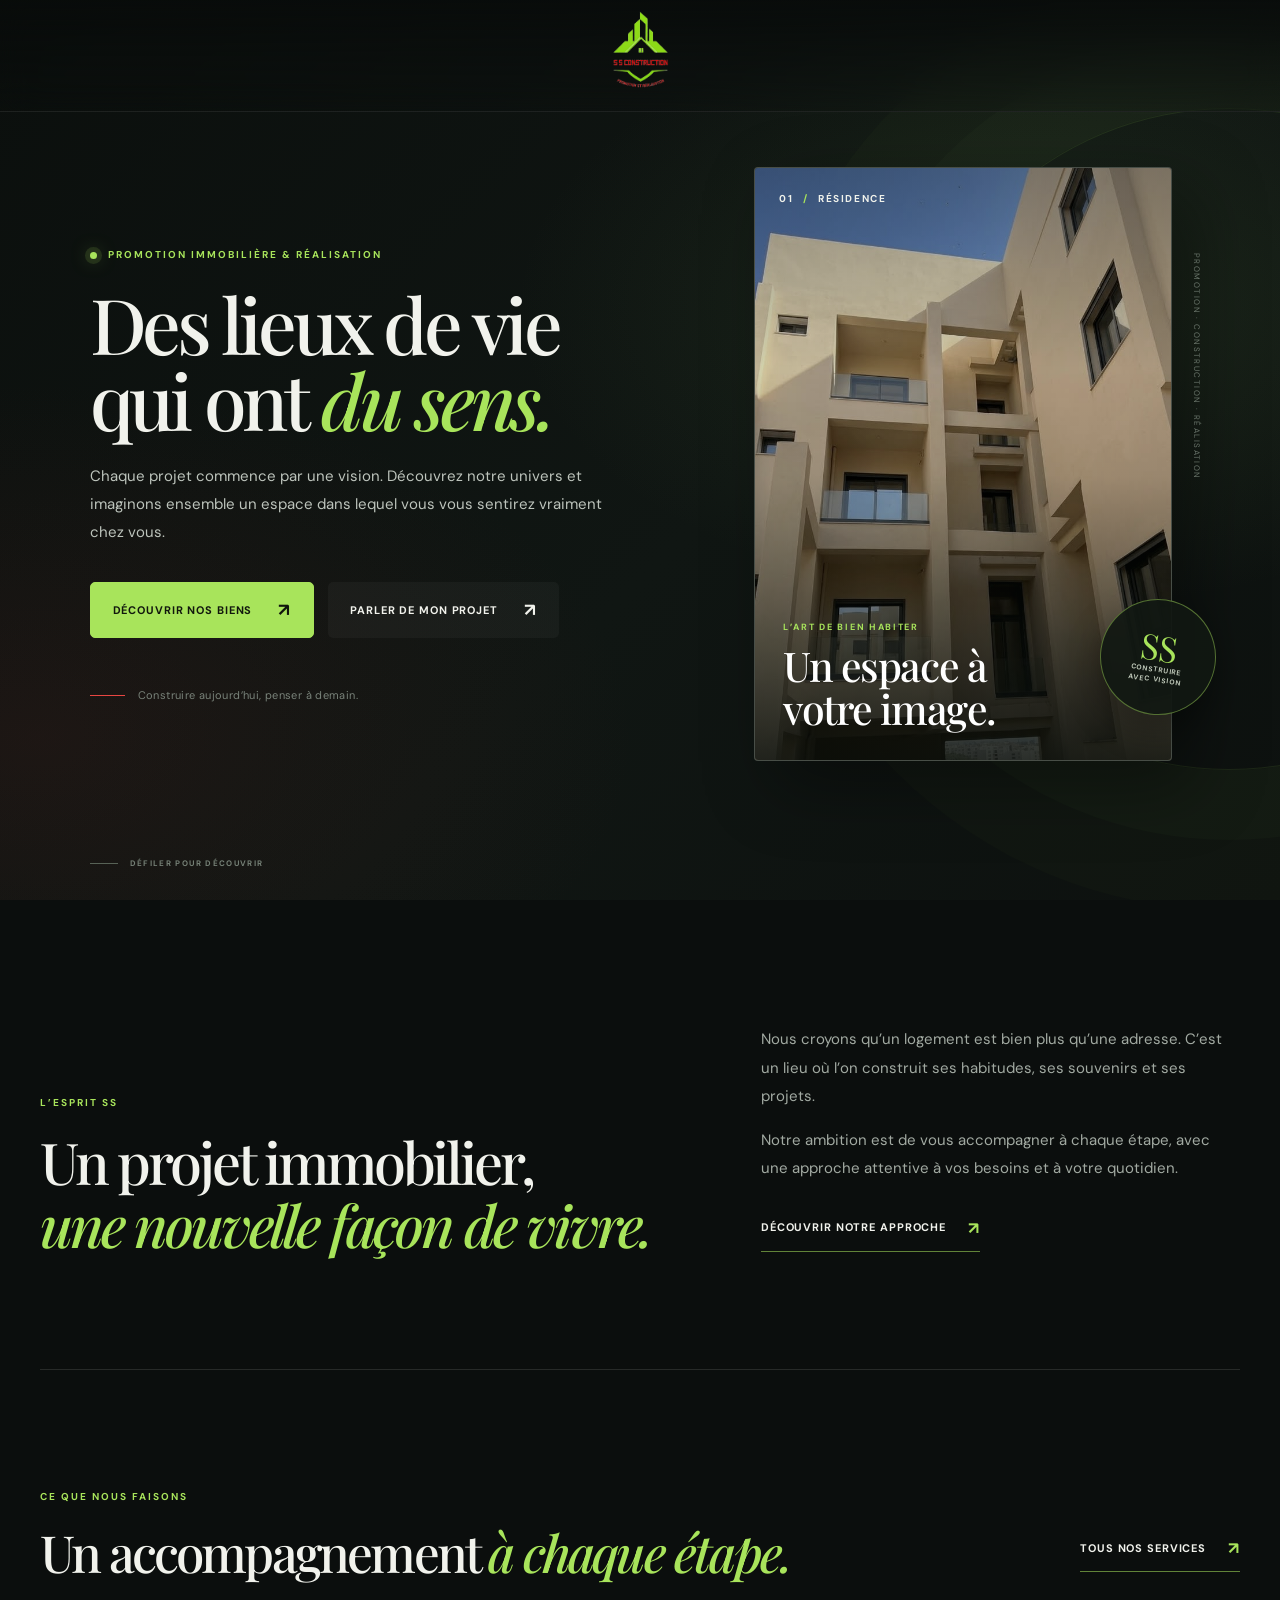
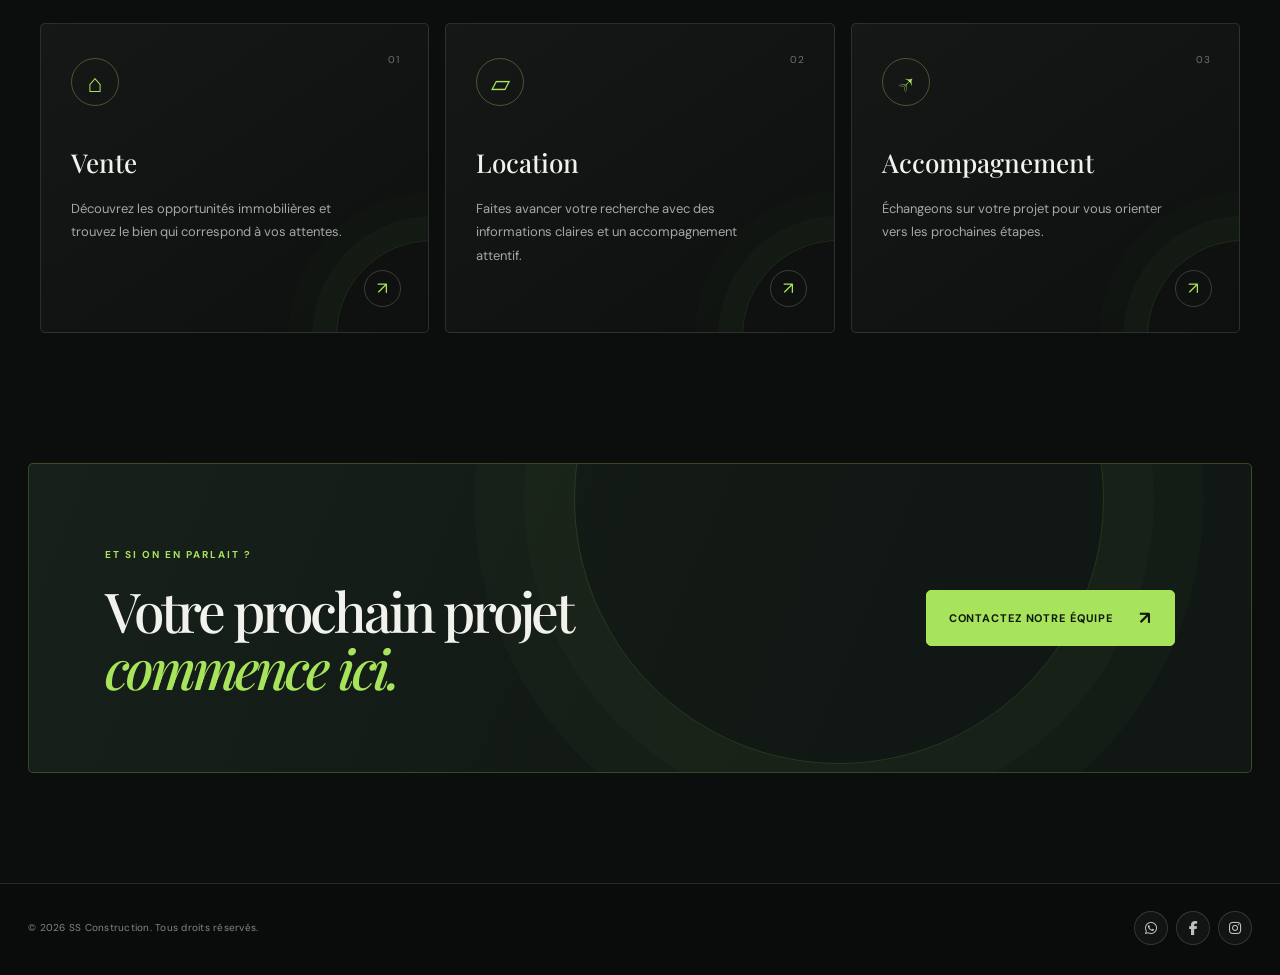
==== commit 91dbb5c1: "SS" ====
--- a/index.html
+++ b/index.html
@@ -3,8 +3,8 @@
 <head>
     <meta charset="UTF-8">
     <meta name="viewport" content="width=device-width, initial-scale=1.0">
-    <meta name="description" content="5S Construction — promotion immobilière et réalisation. Découvrez notre approche et parlons de votre projet immobilier.">
-    <title>5S Construction | Promotion immobilière</title>
+    <meta name="description" content="SS Construction — promotion immobilière et réalisation. Découvrez notre approche et parlons de votre projet immobilier.">
+    <title>SS Construction | Promotion immobilière</title>
     <link rel="stylesheet" href="https://cdnjs.cloudflare.com/ajax/libs/font-awesome/6.5.2/css/all.min.css">
     <link rel="preconnect" href="https://fonts.googleapis.com">
     <link rel="preconnect" href="https://fonts.gstatic.com" crossorigin>
@@ -15,8 +15,8 @@
 <body class="home">
     <header class="site-header">
     <nav class="navbar" aria-label="Identité du site">
-        <a class="logo" href="index.html" aria-label="Accueil - 5S Construction">
-            <img src="images/logo-crop.png" alt="5S Construction — Promotion et réalisation">
+        <a class="logo" href="index.html" aria-label="Accueil - SS Construction">
+            <img src="images/logo-crop.png" alt="SS Construction — Promotion et réalisation">
         </a>
     </nav>
 </header>
@@ -48,7 +48,7 @@
                 </div>
             </div>
             <div class="hero-stamp" aria-hidden="true">
-                <span>5S</span>
+                <span>SS</span>
                 <small>CONSTRUIRE<br>AVEC VISION</small>
             </div>
             <span class="hero-vertical-note">PROMOTION · CONSTRUCTION · RÉALISATION</span>
@@ -58,7 +58,7 @@
 
     <section class="presentation section-shell reveal" id="decouvrir">
         <div class="presentation-heading">
-            <span class="eyebrow">L’ESPRIT 5S</span>
+            <span class="eyebrow">L’ESPRIT SS</span>
             <h2>Un projet immobilier,<br><em>une nouvelle façon de vivre.</em></h2>
         </div>
         <div class="presentation-copy">
@@ -112,7 +112,7 @@
 </main>
 
     <footer class="site-footer">
-        <p>© 2026 5S Construction. Tous droits réservés.</p>
+        <p>© 2026 SS Construction. Tous droits réservés.</p>
         <div class="footer-socials" aria-label="Réseaux sociaux">
             <a href="#" class="social-icon whatsapp" target="_blank" rel="noopener noreferrer" aria-label="WhatsApp" title="WhatsApp">
                 <i class="fab fa-whatsapp" aria-hidden="true"></i>
@@ -136,12 +136,12 @@
      <div class="contact-modal-header">
 
     <div class="contact-modal-logo">
-        <img src="images/logo-crop.png" alt="Logo 5S Construction">
+        <img src="images/logo-crop.png" alt="Logo SS Construction">
     </div>
 
     <div class="contact-modal-heading">
 
-        <span>5S CONSTRUCTION · PROMOTION IMMOBILIÈRE</span>
+        <span>SS CONSTRUCTION · PROMOTION IMMOBILIÈRE</span>
 
         <h2 id="contactModalTitle">
             Votre projet immobilier commence ici.
